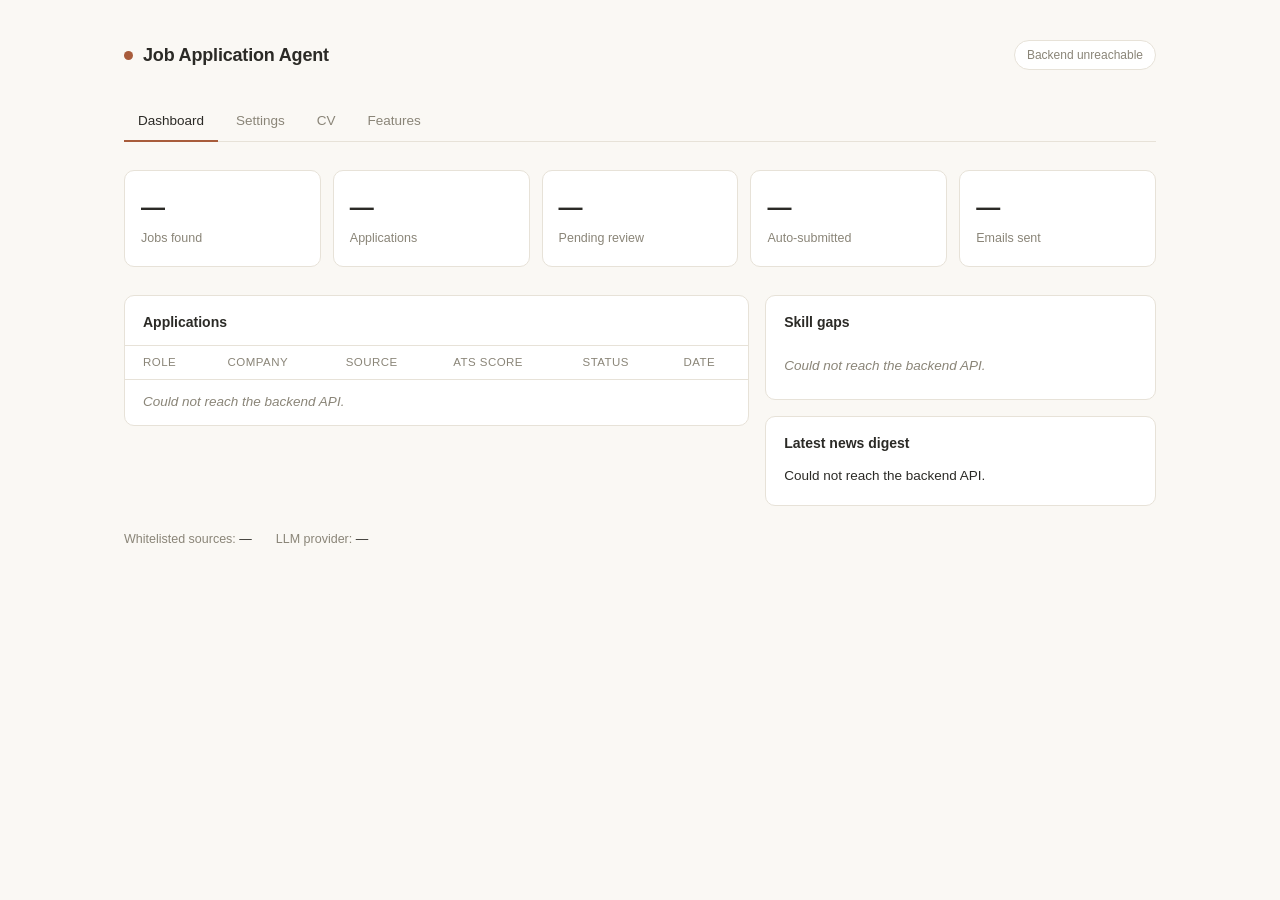
==== frontend/index.html @ 7698d87a "Add nav menu, Settings, CV upload, and Features pages to the frontend Frontend now has 4 pages linke" ====
<!DOCTYPE html>
<html lang="en">
<head>
<meta charset="UTF-8">
<meta name="viewport" content="width=device-width, initial-scale=1.0">
<title>Job Application Agent — Dashboard</title>
<link rel="stylesheet" href="style.css">
</head>
<body>
<div class="page">

  <header class="topbar">
    <div class="brand">
      <span class="brand-mark"></span>
      <h1>Job Application Agent</h1>
    </div>
    <div id="status-pill" class="pill pill-muted">checking status&hellip;</div>
  </header>

  <nav class="mainnav">
    <a href="index.html" class="navlink active">Dashboard</a>
    <a href="settings.html" class="navlink">Settings</a>
    <a href="cv.html" class="navlink">CV</a>
    <a href="features.html" class="navlink">Features</a>
  </nav>

  <section class="stats-grid" id="stats-grid">
    <div class="stat-card"><span class="stat-value" id="stat-jobs">&mdash;</span><span class="stat-label">Jobs found</span></div>
    <div class="stat-card"><span class="stat-value" id="stat-apps">&mdash;</span><span class="stat-label">Applications</span></div>
    <div class="stat-card"><span class="stat-value" id="stat-pending">&mdash;</span><span class="stat-label">Pending review</span></div>
    <div class="stat-card"><span class="stat-value" id="stat-auto">&mdash;</span><span class="stat-label">Auto-submitted</span></div>
    <div class="stat-card"><span class="stat-value" id="stat-emails">&mdash;</span><span class="stat-label">Emails sent</span></div>
  </section>

  <main class="main-grid">
    <section class="card applications-card">
      <div class="card-header">
        <h2>Applications</h2>
        <span class="card-sub" id="applications-count"></span>
      </div>
      <div class="table-wrap">
        <table id="applications-table">
          <thead>
            <tr>
              <th>Role</th>
              <th>Company</th>
              <th>Source</th>
              <th>ATS score</th>
              <th>Status</th>
              <th>Date</th>
            </tr>
          </thead>
          <tbody id="applications-body">
            <tr><td colspan="6" class="empty">Loading&hellip;</td></tr>
          </tbody>
        </table>
      </div>
    </section>

    <aside class="side-column">
      <section class="card">
        <div class="card-header"><h2>Skill gaps</h2></div>
        <ul class="skill-list" id="skill-gaps-list">
          <li class="empty">Loading&hellip;</li>
        </ul>
      </section>

      <section class="card">
        <div class="card-header"><h2>Latest news digest</h2></div>
        <div id="news-content" class="news-content">Loading&hellip;</div>
      </section>
    </aside>
  </main>

  <footer class="footer">
    <span>Whitelisted sources: <strong id="whitelist-value">&mdash;</strong></span>
    <span>LLM provider: <strong id="llm-value">&mdash;</strong></span>
  </footer>

</div>

<script src="config.js"></script>
<script src="app.js"></script>
</body>
</html>
---- frontend/style.css ----
/* Off-white, minimalist. No external fonts/assets — system font stack only,
   so this deploys as pure static files with zero dependencies. */

:root {
  --bg: #FAF8F4;
  --surface: #FFFFFF;
  --border: #E7E2D8;
  --text: #2B2A26;
  --text-muted: #8A8578;
  --accent: #A85C3B;
  --accent-soft: #F1E4DB;
  --ok: #4E7A5B;
  --ok-soft: #E4EDE3;
  --radius: 10px;
}

* { box-sizing: border-box; }

body {
  margin: 0;
  background: var(--bg);
  color: var(--text);
  font-family: -apple-system, BlinkMacSystemFont, "Segoe UI", Helvetica, Arial, sans-serif;
  font-size: 15px;
  line-height: 1.5;
  -webkit-font-smoothing: antialiased;
}

.page {
  max-width: 1080px;
  margin: 0 auto;
  padding: 40px 24px 64px;
}

/* ---- header ---- */

.topbar {
  display: flex;
  align-items: center;
  justify-content: space-between;
  margin-bottom: 32px;
}

.brand {
  display: flex;
  align-items: center;
  gap: 10px;
}

.brand-mark {
  width: 9px;
  height: 9px;
  border-radius: 50%;
  background: var(--accent);
  display: inline-block;
}

.brand h1 {
  font-size: 18px;
  font-weight: 600;
  letter-spacing: -0.01em;
  margin: 0;
}

.pill {
  font-size: 12px;
  font-weight: 500;
  padding: 5px 12px;
  border-radius: 999px;
  border: 1px solid var(--border);
  color: var(--text-muted);
  background: var(--surface);
}

.pill-muted { color: var(--text-muted); }
.pill-ok { color: var(--ok); background: var(--ok-soft); border-color: transparent; }
.pill-warn { color: var(--accent); background: var(--accent-soft); border-color: transparent; }

/* ---- nav ---- */

.mainnav {
  display: flex;
  gap: 4px;
  margin-bottom: 28px;
  border-bottom: 1px solid var(--border);
}

.navlink {
  display: inline-block;
  padding: 9px 14px;
  font-size: 13.5px;
  font-weight: 500;
  color: var(--text-muted);
  text-decoration: none;
  border-bottom: 2px solid transparent;
  margin-bottom: -1px;
}

.navlink:hover { color: var(--text); }

.navlink.active {
  color: var(--text);
  border-bottom-color: var(--accent);
}

/* ---- narrow/wide page layouts (settings, cv, features) ---- */

.narrow-main {
  display: flex;
  flex-direction: column;
  gap: 16px;
  max-width: 560px;
}

.wide-main { width: 100%; }

/* ---- stats ---- */

.stats-grid {
  display: grid;
  grid-template-columns: repeat(5, 1fr);
  gap: 12px;
  margin-bottom: 28px;
}

.stat-card {
  background: var(--surface);
  border: 1px solid var(--border);
  border-radius: var(--radius);
  padding: 18px 16px;
  display: flex;
  flex-direction: column;
  gap: 4px;
}

.stat-value {
  font-size: 24px;
  font-weight: 600;
  letter-spacing: -0.02em;
}

.stat-label {
  font-size: 12.5px;
  color: var(--text-muted);
}

/* ---- main layout ---- */

.main-grid {
  display: grid;
  grid-template-columns: 1.6fr 1fr;
  gap: 16px;
  align-items: start;
}

.side-column {
  display: flex;
  flex-direction: column;
  gap: 16px;
}

.card {
  background: var(--surface);
  border: 1px solid var(--border);
  border-radius: var(--radius);
  overflow: hidden;
}

.card-header {
  display: flex;
  align-items: baseline;
  justify-content: space-between;
  padding: 16px 18px 12px;
}

.card-header h2 {
  font-size: 14px;
  font-weight: 600;
  margin: 0;
}

.card-sub {
  font-size: 12px;
  color: var(--text-muted);
}

/* ---- applications table ---- */

.table-wrap { overflow-x: auto; }

table {
  width: 100%;
  border-collapse: collapse;
  font-size: 13.5px;
}

thead th {
  text-align: left;
  font-weight: 500;
  color: var(--text-muted);
  font-size: 11.5px;
  text-transform: uppercase;
  letter-spacing: 0.04em;
  padding: 8px 18px;
  border-top: 1px solid var(--border);
  border-bottom: 1px solid var(--border);
}

tbody td {
  padding: 12px 18px;
  border-bottom: 1px solid var(--border);
  vertical-align: middle;
}

tbody tr:last-child td { border-bottom: none; }

td.empty, li.empty {
  color: var(--text-muted);
  font-style: italic;
}

.status-tag {
  display: inline-block;
  font-size: 11.5px;
  font-weight: 500;
  padding: 3px 9px;
  border-radius: 999px;
  background: var(--accent-soft);
  color: var(--accent);
}

.status-tag.status-auto_submitted,
.status-tag.status-sent {
  background: var(--ok-soft);
  color: var(--ok);
}

.status-tag.status-pending_review,
.status-tag.status-drafted { background: #F1EEE6; color: var(--text-muted); }

.score-bar-wrap {
  display: flex;
  align-items: center;
  gap: 8px;
}

.score-bar-track {
  width: 56px;
  height: 5px;
  border-radius: 3px;
  background: #EFEBE2;
  overflow: hidden;
}

.score-bar-fill {
  height: 100%;
  background: var(--accent);
}

/* ---- skill gaps ---- */

.skill-list {
  list-style: none;
  margin: 0;
  padding: 4px 18px 16px;
}

.skill-list li {
  display: flex;
  justify-content: space-between;
  padding: 7px 0;
  border-bottom: 1px solid var(--border);
  font-size: 13.5px;
}

.skill-list li:last-child { border-bottom: none; }

.skill-count { color: var(--text-muted); font-size: 12.5px; }

/* ---- news ---- */

.news-content {
  padding: 0 18px 18px;
  font-size: 13.5px;
  color: var(--text);
  white-space: pre-wrap;
}

/* ---- footer ---- */

.footer {
  margin-top: 24px;
  display: flex;
  gap: 24px;
  font-size: 12.5px;
  color: var(--text-muted);
}

.footer strong { color: var(--text); font-weight: 500; }

/* ---- forms (settings) ---- */

.form {
  display: flex;
  flex-direction: column;
  gap: 16px;
  padding: 4px 18px 18px;
}

.form-field {
  display: flex;
  flex-direction: column;
  gap: 6px;
}

.form-field label {
  font-size: 12.5px;
  font-weight: 500;
  color: var(--text);
}

.form-field-secondary-label {
  margin-top: 6px;
}

.form-field select,
.form-field input[type="text"],
.form-field input[type="password"] {
  font-family: inherit;
  font-size: 13.5px;
  padding: 9px 11px;
  border: 1px solid var(--border);
  border-radius: 8px;
  background: var(--surface);
  color: var(--text);
}

.form-field select:focus,
.form-field input:focus {
  outline: none;
  border-color: var(--accent);
}

.field-hint {
  font-size: 12px;
  color: var(--text-muted);
  text-decoration: none;
}

a.field-hint { color: var(--accent); }

.form-actions {
  display: flex;
  align-items: center;
  gap: 12px;
}

.btn {
  font-family: inherit;
  font-size: 13.5px;
  font-weight: 500;
  padding: 9px 18px;
  border-radius: 8px;
  border: 1px solid var(--border);
  background: var(--surface);
  color: var(--text);
  cursor: pointer;
}

.btn:disabled { opacity: 0.5; cursor: not-allowed; }

.btn-primary {
  background: var(--text);
  color: var(--bg);
  border-color: var(--text);
}

.btn-primary:hover:not(:disabled) { opacity: 0.9; }

.save-message {
  font-size: 12.5px;
  color: var(--text-muted);
}

.save-success { color: var(--ok); }
.save-error { color: var(--accent); }

.note {
  margin: 0;
  padding: 0 18px 18px;
  font-size: 12.5px;
  color: var(--text-muted);
  line-height: 1.6;
}

.note code {
  background: #F1EEE6;
  padding: 1px 5px;
  border-radius: 4px;
  font-size: 12px;
}

/* ---- CV page ---- */

.cv-current {
  padding: 0 18px 18px;
  font-size: 13.5px;
}

.cv-current p { margin: 4px 0; }

.cv-preview {
  margin-top: 8px;
  padding: 12px;
  background: var(--bg);
  border: 1px solid var(--border);
  border-radius: 8px;
  font-family: inherit;
  font-size: 12.5px;
  white-space: pre-wrap;
  word-break: break-word;
  max-height: 200px;
  overflow-y: auto;
}

.upload-body {
  padding: 4px 18px 18px;
  display: flex;
  flex-direction: column;
  gap: 14px;
}

.dropzone {
  display: flex;
  align-items: center;
  justify-content: center;
  text-align: center;
  padding: 32px 16px;
  border: 1.5px dashed var(--border);
  border-radius: var(--radius);
  background: var(--bg);
  color: var(--text-muted);
  font-size: 13.5px;
  cursor: pointer;
}

.dropzone-active {
  border-color: var(--accent);
  color: var(--text);
}

/* ---- features page ---- */

.feature-grid {
  display: grid;
  grid-template-columns: repeat(3, 1fr);
  gap: 12px;
}

.feature-card {
  background: var(--surface);
  border: 1px solid var(--border);
  border-radius: var(--radius);
  padding: 18px;
}

.feature-card h3 {
  margin: 0 0 8px;
  font-size: 14px;
  font-weight: 600;
}

.feature-card p {
  margin: 0;
  font-size: 13px;
  color: var(--text-muted);
  line-height: 1.55;
}

.feature-card a { color: var(--accent); }

/* ---- responsive ---- */

@media (max-width: 860px) {
  .stats-grid { grid-template-columns: repeat(2, 1fr); }
  .main-grid { grid-template-columns: 1fr; }
  .feature-grid { grid-template-columns: repeat(2, 1fr); }
}

@media (max-width: 560px) {
  .feature-grid { grid-template-columns: 1fr; }
}
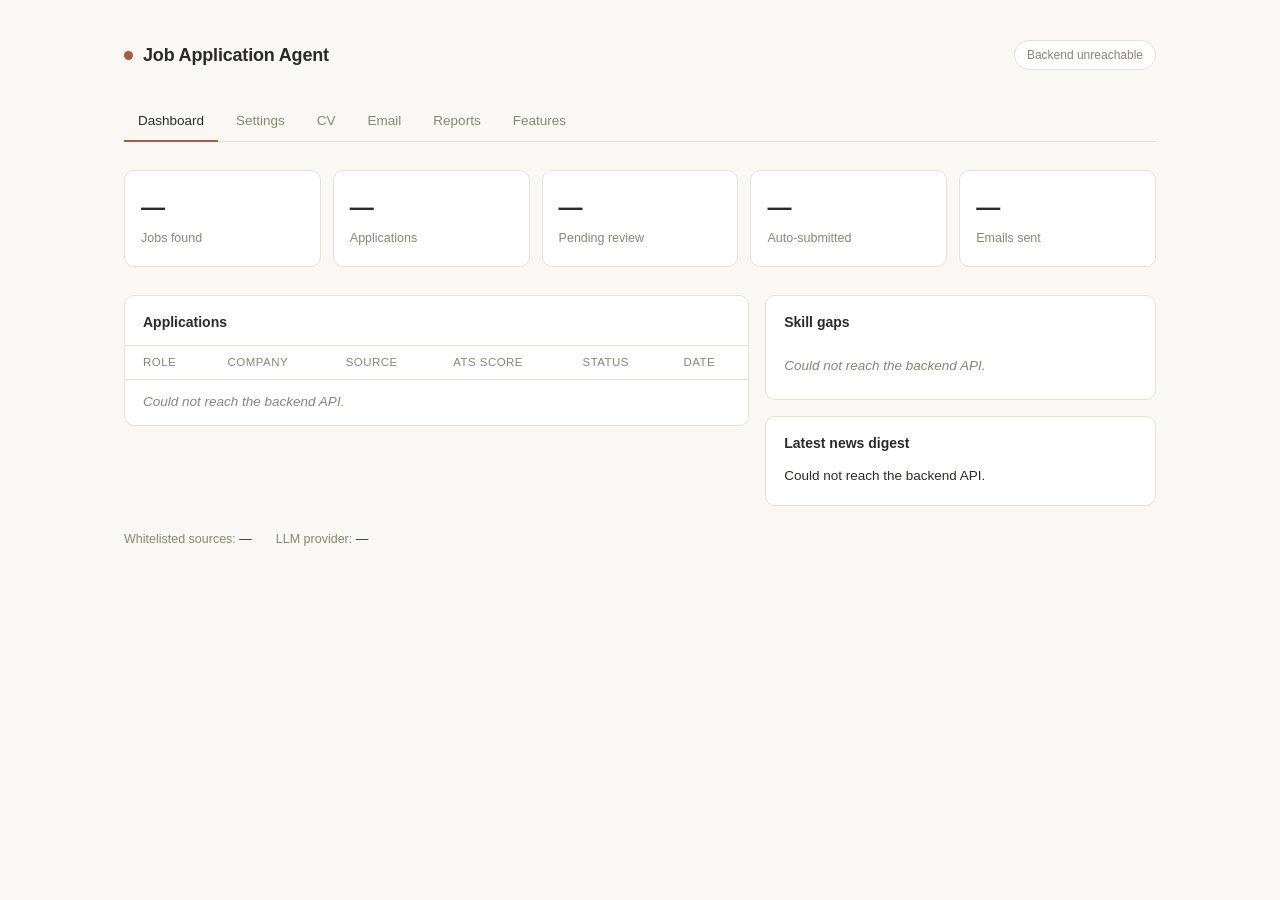
==== commit 06d647f7: "Add Email and Reports tabs, plus tailored-CV downloads on the CV page For each feature to have somew" ====
--- a/frontend/index.html
+++ b/frontend/index.html
@@ -21,6 +21,8 @@
     <a href="index.html" class="navlink active">Dashboard</a>
     <a href="settings.html" class="navlink">Settings</a>
     <a href="cv.html" class="navlink">CV</a>
+    <a href="email.html" class="navlink">Email</a>
+    <a href="reports.html" class="navlink">Reports</a>
     <a href="features.html" class="navlink">Features</a>
   </nav>
 
--- a/frontend/style.css
+++ b/frontend/style.css
@@ -325,7 +325,8 @@
 
 .form-field select,
 .form-field input[type="text"],
-.form-field input[type="password"] {
+.form-field input[type="password"],
+.form-field textarea {
   font-family: inherit;
   font-size: 13.5px;
   padding: 9px 11px;
@@ -333,10 +334,12 @@
   border-radius: 8px;
   background: var(--surface);
   color: var(--text);
+  resize: vertical;
 }
 
 .form-field select:focus,
-.form-field input:focus {
+.form-field input:focus,
+.form-field textarea:focus {
   outline: none;
   border-color: var(--accent);
 }
@@ -444,6 +447,28 @@
   cursor: pointer;
 }
 
+/* ---- reports page ---- */
+
+.reports-list {
+  padding: 4px 18px 18px;
+  display: flex;
+  flex-direction: column;
+  gap: 14px;
+}
+
+.report-item {
+  border: 1px solid var(--border);
+  border-radius: 8px;
+  padding: 12px 14px;
+}
+
+.report-item-header {
+  display: flex;
+  align-items: center;
+  gap: 8px;
+  margin-bottom: 8px;
+}
+
 .dropzone-active {
   border-color: var(--accent);
   color: var(--text);
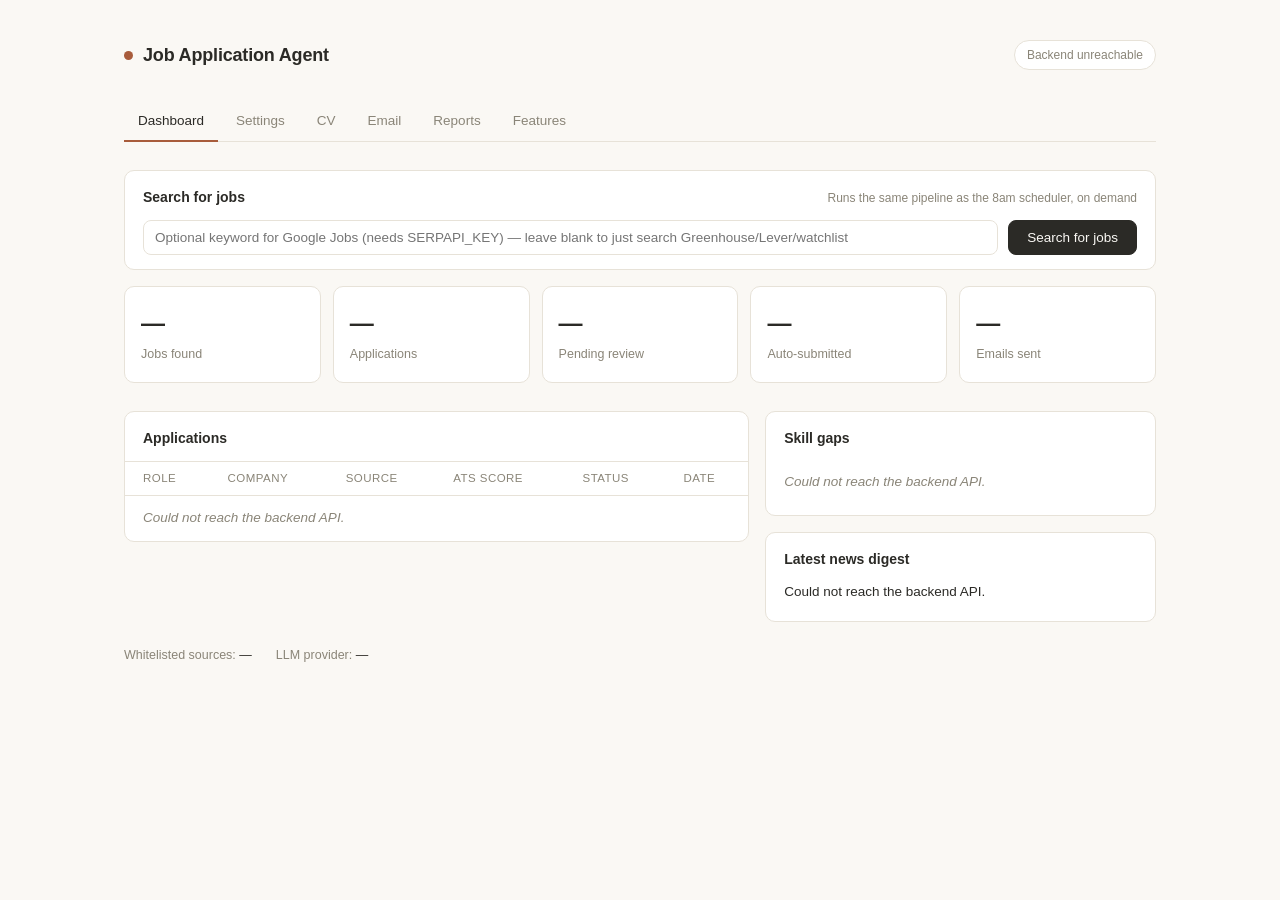
==== commit 055596d4: "Add a Search for jobs button to the Dashboard - api.py: POST /api/search/run triggers the same pipel" ====
--- a/frontend/index.html
+++ b/frontend/index.html
@@ -25,6 +25,18 @@
     <a href="reports.html" class="navlink">Reports</a>
     <a href="features.html" class="navlink">Features</a>
   </nav>
+
+  <section class="card search-card">
+    <div class="card-header">
+      <h2>Search for jobs</h2>
+      <span class="card-sub">Runs the same pipeline as the 8am scheduler, on demand</span>
+    </div>
+    <div class="search-body">
+      <input type="text" id="search-query" placeholder="Optional keyword for Google Jobs (needs SERPAPI_KEY) — leave blank to just search Greenhouse/Lever/watchlist">
+      <button type="button" id="search-btn" class="btn btn-primary">Search for jobs</button>
+    </div>
+    <p id="search-message" class="save-message search-message"></p>
+  </section>
 
   <section class="stats-grid" id="stats-grid">
     <div class="stat-card"><span class="stat-value" id="stat-jobs">&mdash;</span><span class="stat-label">Jobs found</span></div>
--- a/frontend/style.css
+++ b/frontend/style.css
@@ -114,6 +114,39 @@
 
 .wide-main { width: 100%; }
 
+/* ---- search card ---- */
+
+.search-card { margin-bottom: 16px; }
+
+.search-body {
+  display: flex;
+  gap: 10px;
+  padding: 0 18px 14px;
+}
+
+.search-body input[type="text"] {
+  flex: 1;
+  font-family: inherit;
+  font-size: 13.5px;
+  padding: 9px 11px;
+  border: 1px solid var(--border);
+  border-radius: 8px;
+  background: var(--surface);
+  color: var(--text);
+}
+
+.search-body input[type="text"]:focus {
+  outline: none;
+  border-color: var(--accent);
+}
+
+.search-message {
+  padding: 0 18px 16px;
+  margin: 0;
+}
+
+.search-message:empty { padding: 0; }
+
 /* ---- stats ---- */
 
 .stats-grid {
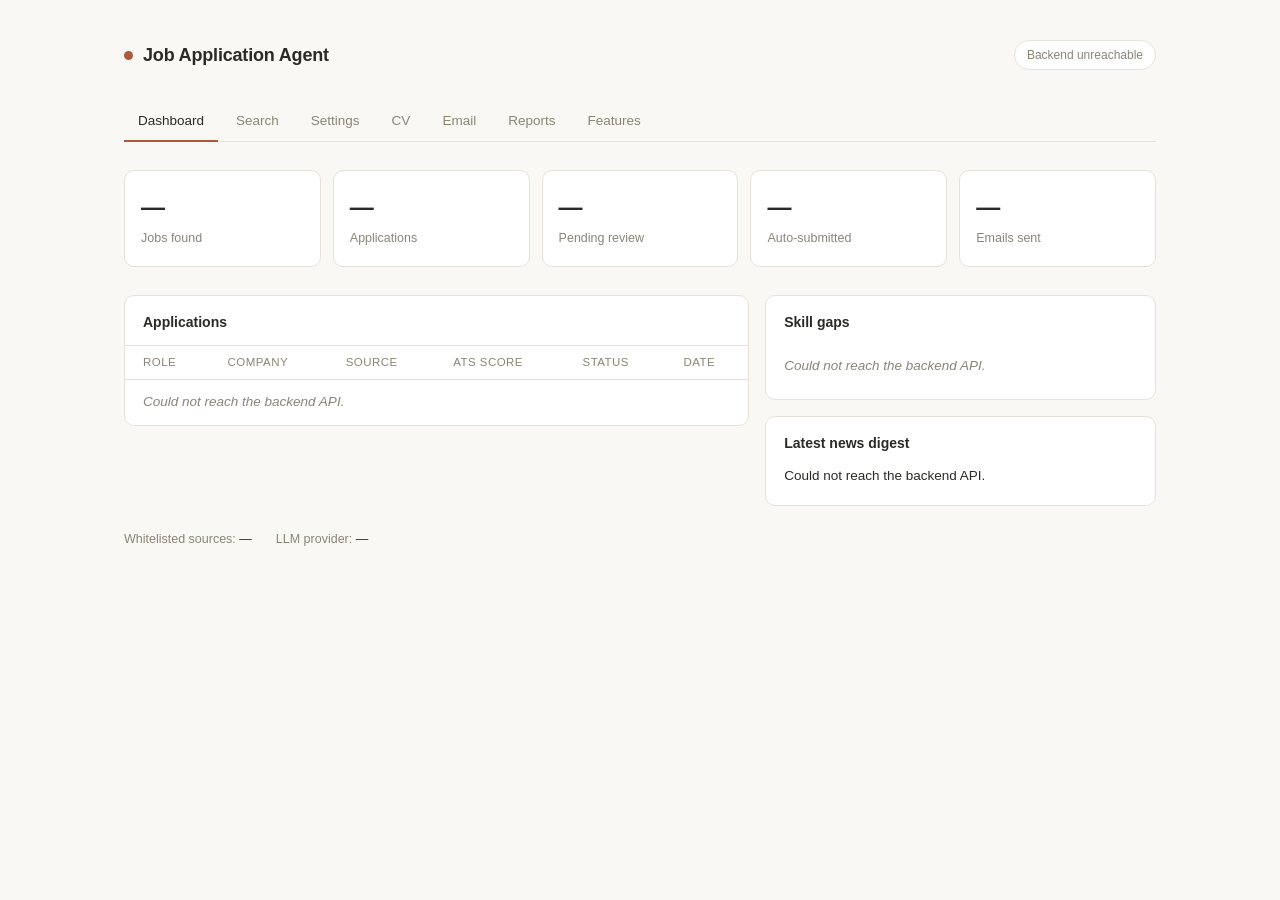
==== commit 64d7e9fc: "Add a Search tab: user-added job board links + position filter - New SearchSite DB model + agents/se" ====
--- a/frontend/index.html
+++ b/frontend/index.html
@@ -19,24 +19,13 @@
 
   <nav class="mainnav">
     <a href="index.html" class="navlink active">Dashboard</a>
+    <a href="search.html" class="navlink">Search</a>
     <a href="settings.html" class="navlink">Settings</a>
     <a href="cv.html" class="navlink">CV</a>
     <a href="email.html" class="navlink">Email</a>
     <a href="reports.html" class="navlink">Reports</a>
     <a href="features.html" class="navlink">Features</a>
   </nav>
-
-  <section class="card search-card">
-    <div class="card-header">
-      <h2>Search for jobs</h2>
-      <span class="card-sub">Runs the same pipeline as the 8am scheduler, on demand</span>
-    </div>
-    <div class="search-body">
-      <input type="text" id="search-query" placeholder="Optional keyword for Google Jobs (needs SERPAPI_KEY) — leave blank to just search Greenhouse/Lever/watchlist">
-      <button type="button" id="search-btn" class="btn btn-primary">Search for jobs</button>
-    </div>
-    <p id="search-message" class="save-message search-message"></p>
-  </section>
 
   <section class="stats-grid" id="stats-grid">
     <div class="stat-card"><span class="stat-value" id="stat-jobs">&mdash;</span><span class="stat-label">Jobs found</span></div>
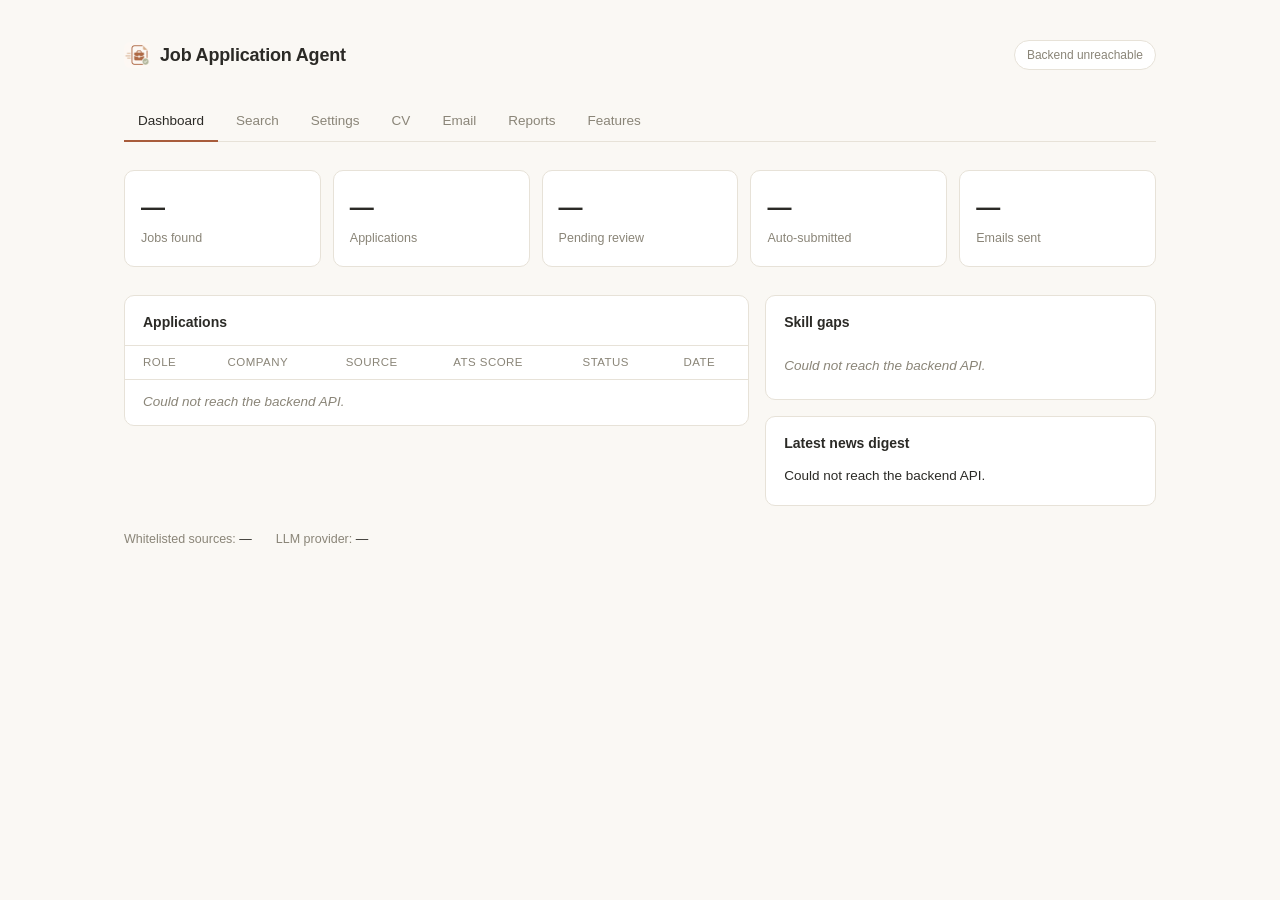
==== commit bee73def: "Add project logo Processed the provided logo image (briefcase/document mark, navy-on- cream palette " ====
--- a/frontend/index.html
+++ b/frontend/index.html
@@ -5,13 +5,15 @@
 <meta name="viewport" content="width=device-width, initial-scale=1.0">
 <title>Job Application Agent — Dashboard</title>
 <link rel="stylesheet" href="style.css">
+<link rel="icon" type="image/x-icon" href="assets/favicon.ico">
+<link rel="icon" type="image/png" sizes="32x32" href="assets/favicon-32.png">
 </head>
 <body>
 <div class="page">
 
   <header class="topbar">
     <div class="brand">
-      <span class="brand-mark"></span>
+      <img src="assets/logo-128.png" alt="" class="brand-mark">
       <h1>Job Application Agent</h1>
     </div>
     <div id="status-pill" class="pill pill-muted">checking status&hellip;</div>
--- a/frontend/style.css
+++ b/frontend/style.css
@@ -48,11 +48,11 @@
 }
 
 .brand-mark {
-  width: 9px;
-  height: 9px;
-  border-radius: 50%;
-  background: var(--accent);
-  display: inline-block;
+  width: 26px;
+  height: 26px;
+  border-radius: 6px;
+  display: block;
+  object-fit: contain;
 }
 
 .brand h1 {
@@ -109,7 +109,11 @@
   display: flex;
   flex-direction: column;
   gap: 16px;
-  max-width: 560px;
+  /* Was 560px -- cards/forms/tables here are all fluid-width already (no
+     fixed-px inputs), so this was just leaving a wide, wasted gutter on
+     anything bigger than a small laptop screen instead of using the page's
+     actual 1080px budget. */
+  max-width: 900px;
 }
 
 .wide-main { width: 100%; }
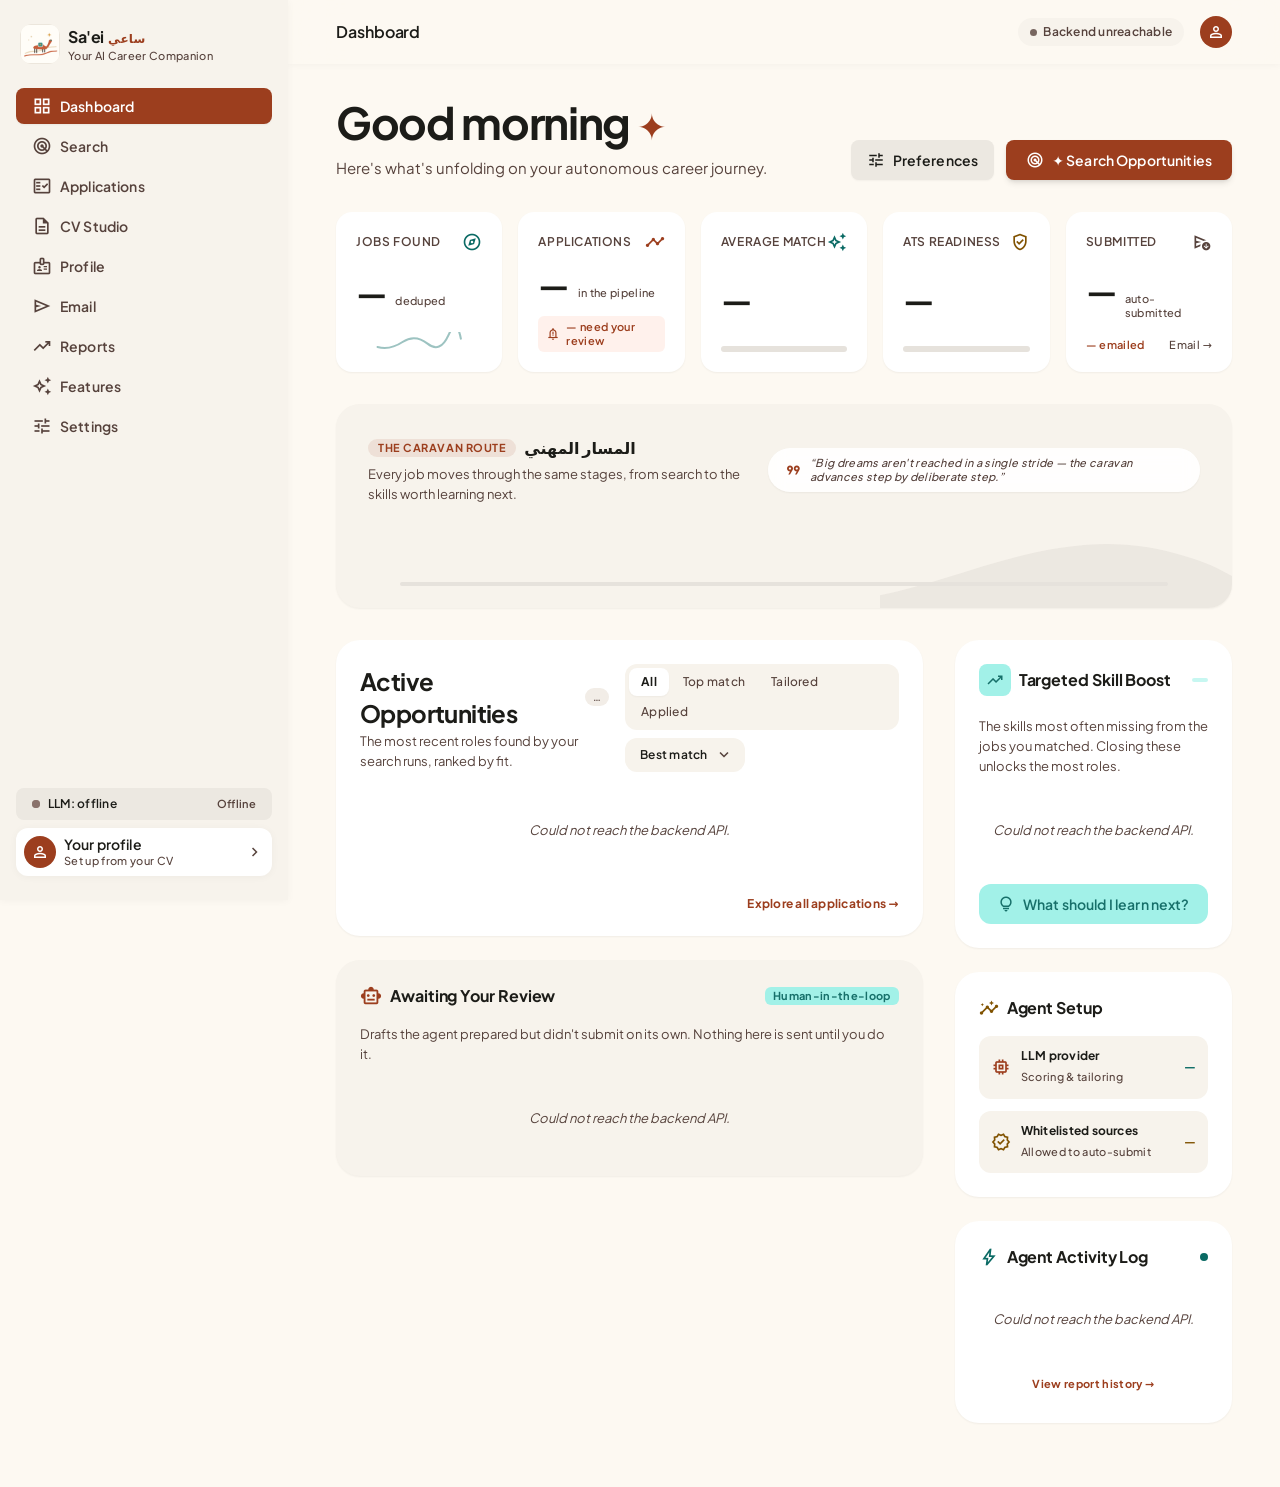
==== commit 14d07e9d: "Sa'ei dashboard redesign, requirement-level matching engine, new README Frontend: rebuild every page" ====
--- a/frontend/index.html
+++ b/frontend/index.html
@@ -3,88 +3,283 @@
 <head>
 <meta charset="UTF-8">
 <meta name="viewport" content="width=device-width, initial-scale=1.0">
-<title>Job Application Agent — Dashboard</title>
+<title>Sa'ei — Dashboard</title>
+<link rel="stylesheet" href="tailwind.css">
 <link rel="stylesheet" href="style.css">
-<link rel="icon" type="image/x-icon" href="assets/favicon.ico">
-<link rel="icon" type="image/png" sizes="32x32" href="assets/favicon-32.png">
+<link rel="icon" type="image/png" href="assets/saei-logo.png">
 </head>
-<body>
-<div class="page">
-
-  <header class="topbar">
-    <div class="brand">
-      <img src="assets/logo-128.png" alt="" class="brand-mark">
-      <h1>Job Application Agent</h1>
-    </div>
-    <div id="status-pill" class="pill pill-muted">checking status&hellip;</div>
-  </header>
-
-  <nav class="mainnav">
-    <a href="index.html" class="navlink active">Dashboard</a>
-    <a href="search.html" class="navlink">Search</a>
-    <a href="settings.html" class="navlink">Settings</a>
-    <a href="cv.html" class="navlink">CV</a>
-    <a href="email.html" class="navlink">Email</a>
-    <a href="reports.html" class="navlink">Reports</a>
-    <a href="features.html" class="navlink">Features</a>
-  </nav>
-
-  <section class="stats-grid" id="stats-grid">
-    <div class="stat-card"><span class="stat-value" id="stat-jobs">&mdash;</span><span class="stat-label">Jobs found</span></div>
-    <div class="stat-card"><span class="stat-value" id="stat-apps">&mdash;</span><span class="stat-label">Applications</span></div>
-    <div class="stat-card"><span class="stat-value" id="stat-pending">&mdash;</span><span class="stat-label">Pending review</span></div>
-    <div class="stat-card"><span class="stat-value" id="stat-auto">&mdash;</span><span class="stat-label">Auto-submitted</span></div>
-    <div class="stat-card"><span class="stat-value" id="stat-emails">&mdash;</span><span class="stat-label">Emails sent</span></div>
-  </section>
-
-  <main class="main-grid">
-    <section class="card applications-card">
-      <div class="card-header">
-        <h2>Applications</h2>
-        <span class="card-sub" id="applications-count"></span>
-      </div>
-      <div class="table-wrap">
-        <table id="applications-table">
-          <thead>
-            <tr>
-              <th>Role</th>
-              <th>Company</th>
-              <th>Source</th>
-              <th>ATS score</th>
-              <th>Status</th>
-              <th>Date</th>
-            </tr>
-          </thead>
-          <tbody id="applications-body">
-            <tr><td colspan="6" class="empty">Loading&hellip;</td></tr>
-          </tbody>
-        </table>
-      </div>
-    </section>
-
-    <aside class="side-column">
-      <section class="card">
-        <div class="card-header"><h2>Skill gaps</h2></div>
-        <ul class="skill-list" id="skill-gaps-list">
-          <li class="empty">Loading&hellip;</li>
-        </ul>
-      </section>
-
-      <section class="card">
-        <div class="card-header"><h2>Latest news digest</h2></div>
-        <div id="news-content" class="news-content">Loading&hellip;</div>
-      </section>
-    </aside>
-  </main>
-
-  <footer class="footer">
-    <span>Whitelisted sources: <strong id="whitelist-value">&mdash;</strong></span>
-    <span>LLM provider: <strong id="llm-value">&mdash;</strong></span>
-  </footer>
-
+<body data-page="dashboard">
+<main id="page">
+  <div class="flex flex-col space-y-8">
+
+    <!-- Welcome + CTAs -->
+    <div class="flex flex-col justify-between gap-4 md:flex-row md:items-end">
+      <div>
+        <h1 class="sa-page-title">
+          <span id="greeting">Welcome back</span> <span class="text-[36px] font-normal text-primary">✦</span>
+        </h1>
+        <p class="sa-page-desc">Here's what's unfolding on your autonomous career journey.</p>
+      </div>
+      <div class="flex flex-wrap items-center gap-3">
+        <a href="settings.html" class="sa-btn"><span class="ms text-[18px]">tune</span>Preferences</a>
+        <a href="search.html" class="sa-btn-primary"><span class="ms text-[18px]">radar</span>✦ Search Opportunities</a>
+      </div>
+    </div>
+
+    <!-- Stat grid -->
+    <div class="grid grid-cols-1 gap-4 sm:grid-cols-2 lg:grid-cols-5" id="stats-grid">
+      <div class="flex flex-col justify-between rounded-2xl bg-surface-container-lowest p-5 shadow-sm transition-shadow hover:shadow-md">
+        <div class="flex items-center justify-between text-on-surface-variant">
+          <span class="text-label-md uppercase tracking-wider">Jobs Found</span>
+          <span class="ms text-secondary">explore</span>
+        </div>
+        <div class="my-3 flex items-baseline gap-2">
+          <span class="text-headline-xl font-bold tracking-tight text-on-surface" id="stat-jobs">&mdash;</span>
+          <span class="text-label-sm text-on-surface-variant">deduped</span>
+        </div>
+        <svg class="h-5 w-full text-secondary/40" fill="none" viewBox="0 0 100 24" aria-hidden="true"><path d="M0 18 Q 15 22, 30 12 T 60 14 T 85 4 T 100 8" stroke="currentColor" stroke-linecap="round" stroke-width="2.5"/></svg>
+      </div>
+      <div class="flex flex-col justify-between rounded-2xl bg-surface-container-lowest p-5 shadow-sm transition-shadow hover:shadow-md">
+        <div class="flex items-center justify-between text-on-surface-variant">
+          <span class="text-label-md uppercase tracking-wider">Applications</span>
+          <span class="ms text-primary">timeline</span>
+        </div>
+        <div class="my-3 flex items-baseline gap-2">
+          <span class="text-headline-xl font-bold tracking-tight text-on-surface" id="stat-apps">&mdash;</span>
+          <span class="text-label-sm text-on-surface-variant">in the pipeline</span>
+        </div>
+        <a href="applications.html" class="flex w-fit items-center gap-1.5 rounded-md bg-primary-fixed/40 px-2 py-1 text-primary">
+          <span class="ms text-[14px]">notification_important</span>
+          <span class="text-label-sm font-semibold"><span id="stat-pending">&mdash;</span> need your review</span>
+        </a>
+      </div>
+      <div class="flex flex-col justify-between rounded-2xl bg-surface-container-lowest p-5 shadow-sm transition-shadow hover:shadow-md">
+        <div class="flex items-center justify-between text-on-surface-variant">
+          <span class="text-label-md uppercase tracking-wider">Average Match</span>
+          <span class="ms text-secondary">auto_awesome</span>
+        </div>
+        <div class="my-3 flex items-baseline gap-2">
+          <span class="text-headline-xl font-bold tracking-tight text-on-surface" id="stat-avg-match">&mdash;</span>
+          <span class="text-label-sm font-semibold text-secondary" id="stat-avg-match-sub"></span>
+        </div>
+        <div class="sa-progress"><div class="bg-secondary" id="stat-avg-match-bar" style="width:0%"></div></div>
+      </div>
+      <div class="flex flex-col justify-between rounded-2xl bg-surface-container-lowest p-5 shadow-sm transition-shadow hover:shadow-md">
+        <div class="flex items-center justify-between text-on-surface-variant">
+          <span class="text-label-md uppercase tracking-wider">ATS Readiness</span>
+          <span class="ms text-tertiary">verified_user</span>
+        </div>
+        <div class="my-3 flex items-baseline gap-2">
+          <span class="text-headline-xl font-bold tracking-tight text-on-surface" id="stat-avg-ats">&mdash;</span>
+          <span class="text-label-sm font-semibold text-secondary" id="stat-avg-ats-sub"></span>
+        </div>
+        <div class="sa-progress"><div class="bg-primary" id="stat-avg-ats-bar" style="width:0%"></div></div>
+      </div>
+      <div class="flex flex-col justify-between rounded-2xl bg-surface-container-lowest p-5 shadow-sm transition-shadow hover:shadow-md">
+        <div class="flex items-center justify-between text-on-surface-variant">
+          <span class="text-label-md uppercase tracking-wider">Submitted</span>
+          <span class="ms text-on-surface-variant">send_and_archive</span>
+        </div>
+        <div class="my-3 flex items-baseline gap-2">
+          <span class="text-headline-xl font-bold tracking-tight text-on-surface" id="stat-auto">&mdash;</span>
+          <span class="text-label-sm text-on-surface-variant">auto-submitted</span>
+        </div>
+        <div class="flex items-center justify-between text-label-sm text-on-surface-variant">
+          <span class="font-semibold text-primary"><span id="stat-emails">&mdash;</span> emailed</span>
+          <a href="email.html" class="hover:underline">Email &rarr;</a>
+        </div>
+      </div>
+    </div>
+
+    <!-- The Caravan Route -->
+    <div class="relative overflow-hidden rounded-3xl bg-surface-container-low p-6 shadow-sm md:p-8">
+      <svg class="pointer-events-none absolute -bottom-10 -right-8 h-48 w-96 text-surface-container-highest/60" fill="none" viewBox="0 0 400 150" aria-hidden="true">
+        <path d="M0 120 C100 100, 200 40, 320 80 C360 92, 385 110, 420 140 L420 150 L0 150 Z" fill="currentColor"/>
+      </svg>
+      <div class="relative z-10 mb-10 flex flex-col justify-between gap-4 lg:flex-row lg:items-center">
+        <div>
+          <div class="flex items-center gap-2">
+            <span class="sa-eyebrow">The Caravan Route</span>
+            <span class="text-headline-sm font-bold text-on-surface" lang="ar">المسار المهني</span>
+          </div>
+          <p class="mt-1 text-body-sm text-on-surface-variant">Every job moves through the same stages, from search to the skills worth learning next.</p>
+        </div>
+        <div class="inline-flex max-w-xl items-center gap-2 rounded-full bg-surface-container-lowest/90 px-4 py-2 shadow-sm backdrop-blur">
+          <span class="ms text-[18px] text-primary">format_quote</span>
+          <span class="text-label-sm italic text-on-surface-variant">“Big dreams aren't reached in a single stride — the caravan advances step by deliberate step.”</span>
+        </div>
+      </div>
+      <div class="relative z-10 py-4" id="caravan">
+        <div class="absolute left-8 right-8 top-[38px] hidden h-1 rounded-full bg-surface-container-highest md:block"></div>
+        <div class="absolute left-8 top-[38px] hidden h-1 rounded-full bg-primary transition-all duration-500 md:block" id="caravan-fill" style="width:0%"></div>
+        <div class="relative grid grid-cols-2 gap-6 md:grid-cols-6 md:gap-4" id="caravan-steps"></div>
+      </div>
+    </div>
+
+    <!-- Main grid -->
+    <div class="grid grid-cols-1 items-start gap-8 lg:grid-cols-12">
+
+      <!-- Left: opportunities + review queue -->
+      <div class="flex flex-col space-y-6 lg:col-span-8">
+        <div class="sa-card flex flex-col space-y-6">
+          <div class="flex flex-col justify-between gap-4 xl:flex-row xl:items-center">
+            <div>
+              <div class="flex items-center gap-2">
+                <h2 class="text-headline-lg font-bold tracking-tight text-on-surface">Active Opportunities</h2>
+                <span class="rounded-full bg-surface-container px-2 py-0.5 text-label-sm text-on-surface-variant" id="opps-count">&hellip;</span>
+              </div>
+              <p class="mt-0.5 text-body-sm text-on-surface-variant">The most recent roles found by your search runs, ranked by fit.</p>
+            </div>
+            <div class="flex flex-wrap items-center gap-2">
+              <div class="sa-tabs" id="opp-tabs">
+                <button type="button" class="sa-tab is-active" data-filter="all">All</button>
+                <button type="button" class="sa-tab" data-filter="top">Top match</button>
+                <button type="button" class="sa-tab" data-filter="tailored">Tailored</button>
+                <button type="button" class="sa-tab" data-filter="applied">Applied</button>
+              </div>
+              <div class="sa-select-wrap">
+                <select id="opp-sort" class="sa-select !py-2 text-label-md" aria-label="Sort by">
+                  <option value="match_score">Best match</option>
+                  <option value="ats_score">Best ATS</option>
+                  <option value="date_created">Newest</option>
+                </select>
+              </div>
+            </div>
+          </div>
+          <div class="flex flex-col space-y-3" id="applications-body">
+            <p class="sa-empty">Loading&hellip;</p>
+          </div>
+          <div class="flex items-center justify-between pt-2 text-on-surface-variant">
+            <span class="text-label-sm" id="opps-footer"></span>
+            <a class="flex items-center gap-1 text-label-md font-bold text-primary hover:underline" href="applications.html">
+              Explore all applications &rarr;
+            </a>
+          </div>
+        </div>
+
+        <!-- Review queue: real pending_review drafts -->
+        <div class="sa-card-muted flex flex-col space-y-4">
+          <div class="flex flex-wrap items-center justify-between gap-2">
+            <div class="flex items-center gap-2">
+              <span class="ms text-[22px] text-primary">smart_toy</span>
+              <h3 class="sa-card-title">Awaiting Your Review</h3>
+            </div>
+            <span class="sa-chip-teal" id="review-mode-chip">Human-in-the-loop</span>
+          </div>
+          <p class="text-body-sm text-on-surface-variant" id="review-queue-desc">
+            Drafts the agent prepared but didn't submit on its own. Nothing here is sent until you do it.
+          </p>
+          <div class="grid grid-cols-1 gap-4 pt-1 md:grid-cols-2" id="review-queue">
+            <p class="sa-empty md:col-span-2">Loading&hellip;</p>
+          </div>
+        </div>
+      </div>
+
+      <!-- Right column -->
+      <div class="flex flex-col space-y-6 lg:col-span-4">
+        <div class="sa-card flex flex-col space-y-5">
+          <div class="flex items-center justify-between">
+            <div class="flex items-center gap-2">
+              <div class="flex h-8 w-8 items-center justify-center rounded-lg bg-secondary-container text-on-secondary-container">
+                <span class="ms text-[18px]">trending_up</span>
+              </div>
+              <h3 class="sa-card-title">Targeted Skill Boost</h3>
+            </div>
+            <span class="rounded-full bg-secondary-container/60 px-2 py-0.5 text-label-sm font-bold text-secondary" id="gaps-chip"></span>
+          </div>
+          <p class="text-body-sm text-on-surface-variant">The skills most often missing from the jobs you matched. Closing these unlocks the most roles.</p>
+          <div class="flex flex-col space-y-4" id="skill-boost">
+            <p class="sa-empty">Loading&hellip;</p>
+          </div>
+          <a href="reports.html" class="sa-btn-secondary w-full rounded-xl">
+            <span class="ms text-[18px]">lightbulb</span>What should I learn next?
+          </a>
+        </div>
+
+        <div class="sa-card flex flex-col space-y-4">
+          <div class="flex items-center gap-2">
+            <span class="ms text-tertiary">insights</span>
+            <h3 class="sa-card-title">Agent Setup</h3>
+          </div>
+          <div class="space-y-3">
+            <div class="flex items-center justify-between rounded-xl bg-surface-container-low p-3">
+              <div class="flex items-center gap-2.5">
+                <span class="ms text-primary">memory</span>
+                <div>
+                  <span class="block text-label-md font-bold text-on-surface">LLM provider</span>
+                  <span class="text-label-sm text-on-surface-variant">Scoring &amp; tailoring</span>
+                </div>
+              </div>
+              <span class="text-label-md font-bold text-secondary" id="llm-value">&mdash;</span>
+            </div>
+            <div class="flex items-center justify-between gap-3 rounded-xl bg-surface-container-low p-3">
+              <div class="flex items-center gap-2.5">
+                <span class="ms text-tertiary">verified</span>
+                <div>
+                  <span class="block text-label-md font-bold text-on-surface">Whitelisted sources</span>
+                  <span class="text-label-sm text-on-surface-variant">Allowed to auto-submit</span>
+                </div>
+              </div>
+              <span class="text-right text-label-md font-bold text-tertiary" id="whitelist-value">&mdash;</span>
+            </div>
+          </div>
+        </div>
+
+        <div class="sa-card flex flex-col space-y-4">
+          <div class="flex items-center justify-between">
+            <div class="flex items-center gap-2">
+              <span class="ms text-secondary">bolt</span>
+              <h3 class="sa-card-title">Agent Activity Log</h3>
+            </div>
+            <span class="h-2 w-2 animate-ping rounded-full bg-secondary"></span>
+          </div>
+          <div class="space-y-3" id="activity-log">
+            <p class="sa-empty">Loading&hellip;</p>
+          </div>
+          <a href="reports.html" class="w-full py-2 text-center text-label-sm font-bold text-primary hover:underline">View report history &rarr;</a>
+        </div>
+      </div>
+    </div>
+  </div>
+</main>
+
+<div class="modal-overlay" id="why-modal" hidden>
+  <div class="modal" role="dialog" aria-modal="true" aria-labelledby="why-modal-title">
+    <div class="modal-header">
+      <div class="modal-header-main">
+        <span class="modal-score-value" id="why-score-value">&mdash;</span>
+        <span class="rating-badge" id="why-rating-badge"></span>
+        <span class="modal-score-label" id="why-modal-title">ATS score breakdown</span>
+      </div>
+      <button type="button" class="modal-close" id="why-modal-close" aria-label="Close">&times;</button>
+    </div>
+    <div class="modal-tabs">
+      <button type="button" class="modal-tab active" data-tab="original">Original CV</button>
+      <button type="button" class="modal-tab" data-tab="tailored">Tailored CV</button>
+    </div>
+    <div class="modal-body">
+      <div class="modal-split">
+        <div id="why-doc-pane"></div>
+        <div>
+          <div class="score-pillars" id="why-pillars"></div>
+          <div class="keyword-section">
+            <div class="keyword-section-title">Matched keywords</div>
+            <div class="keyword-chips" id="why-matched-chips"></div>
+          </div>
+          <div class="keyword-section">
+            <div class="keyword-section-title">Missing keywords</div>
+            <div class="keyword-chips" id="why-missing-chips"></div>
+          </div>
+        </div>
+      </div>
+    </div>
+  </div>
 </div>
 
+<script src="shell.js"></script>
 <script src="config.js"></script>
+<script src="why-modal.js"></script>
+<script src="ui.js"></script>
 <script src="app.js"></script>
 </body>
 </html>
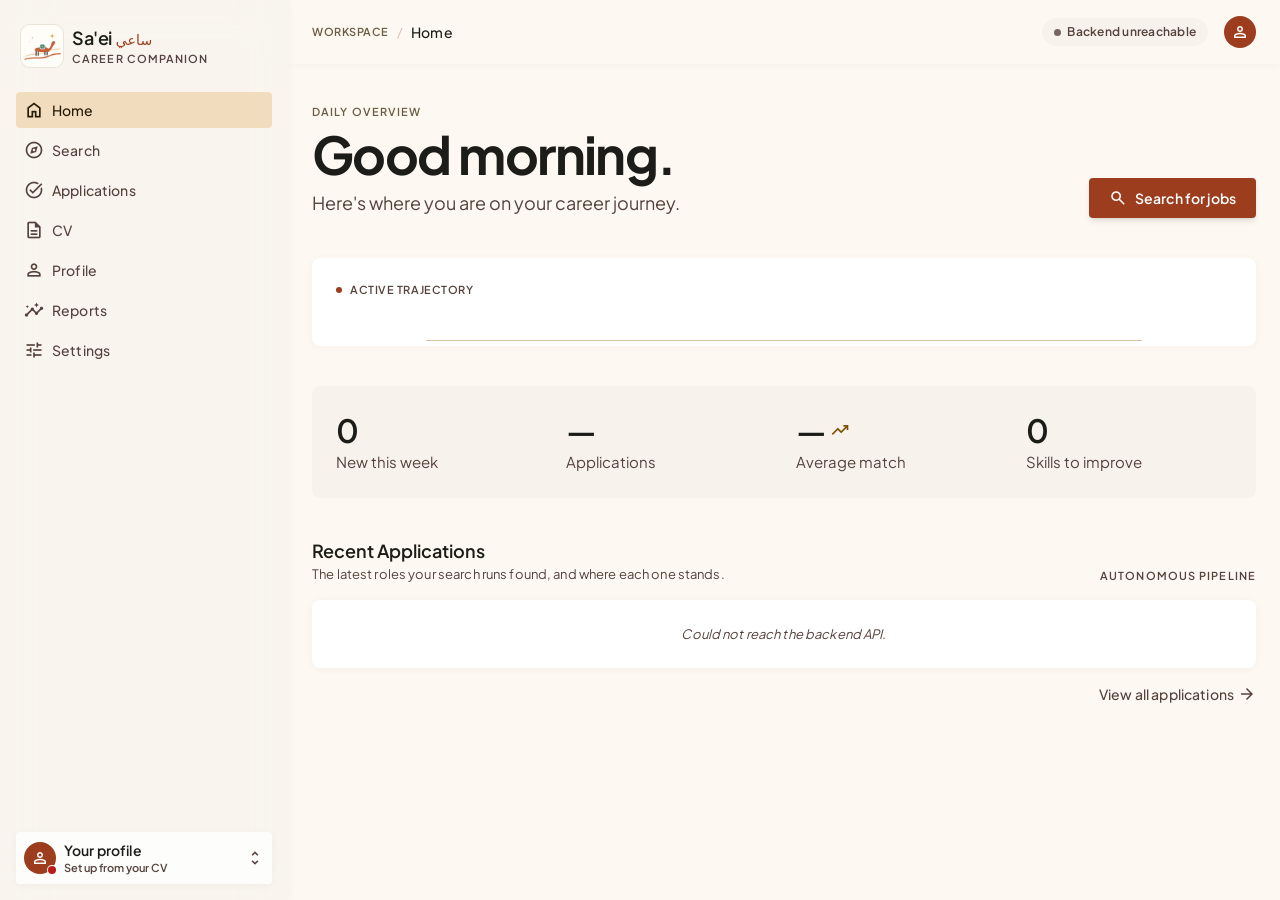
==== commit 6c6baf88: "Rebuild the dashboard on the 2026-09-24 Sa'ei Stitch design Seven pages (Home, Search, Applications," ====
--- a/frontend/index.html
+++ b/frontend/index.html
@@ -3,282 +3,88 @@
 <head>
 <meta charset="UTF-8">
 <meta name="viewport" content="width=device-width, initial-scale=1.0">
-<title>Sa'ei — Dashboard</title>
+<title>Sa'ei — Home</title>
 <link rel="stylesheet" href="tailwind.css">
 <link rel="stylesheet" href="style.css">
 <link rel="icon" type="image/png" href="assets/saei-logo.png">
 </head>
 <body data-page="dashboard">
 <main id="page">
-  <div class="flex flex-col space-y-8">
+  <div class="flex flex-col">
 
-    <!-- Welcome + CTAs -->
-    <div class="flex flex-col justify-between gap-4 md:flex-row md:items-end">
-      <div>
-        <h1 class="sa-page-title">
-          <span id="greeting">Welcome back</span> <span class="text-[36px] font-normal text-primary">✦</span>
-        </h1>
-        <p class="sa-page-desc">Here's what's unfolding on your autonomous career journey.</p>
+    <div class="mb-space-xl flex flex-col justify-between gap-space-lg md:flex-row md:items-end">
+      <div class="flex flex-col">
+        <span class="sa-eyebrow mb-space-xs">Daily overview</span>
+        <h1 class="sa-page-title"><span id="greeting">Welcome back.</span></h1>
+        <p class="mt-space-xs text-body-lg text-on-surface-variant">Here's where you are on your career journey.</p>
       </div>
-      <div class="flex flex-wrap items-center gap-3">
-        <a href="settings.html" class="sa-btn"><span class="ms text-[18px]">tune</span>Preferences</a>
-        <a href="search.html" class="sa-btn-primary"><span class="ms text-[18px]">radar</span>✦ Search Opportunities</a>
-      </div>
+      <a href="search.html" class="sa-btn-primary self-start md:self-auto"><span class="ms text-[18px]">search</span>Search for jobs</a>
     </div>
 
-    <!-- Stat grid -->
-    <div class="grid grid-cols-1 gap-4 sm:grid-cols-2 lg:grid-cols-5" id="stats-grid">
-      <div class="flex flex-col justify-between rounded-2xl bg-surface-container-lowest p-5 shadow-sm transition-shadow hover:shadow-md">
-        <div class="flex items-center justify-between text-on-surface-variant">
-          <span class="text-label-md uppercase tracking-wider">Jobs Found</span>
-          <span class="ms text-secondary">explore</span>
+    <!-- Active trajectory -->
+    <section class="sa-card mb-space-xl">
+      <div class="mb-space-lg flex items-center justify-between">
+        <span class="flex items-center gap-2 text-label-sm uppercase tracking-wider text-on-surface-variant">
+          <span class="h-1.5 w-1.5 rounded-full bg-primary"></span>Active trajectory
+        </span>
+        <span class="text-label-md text-on-surface-variant" id="trajectory-stage"></span>
+      </div>
+      <div class="relative px-space-md">
+        <div class="absolute left-[10%] right-[10%] top-[18px] h-px bg-secondary-fixed-dim"></div>
+        <div class="relative grid grid-cols-5" id="trajectory"></div>
+      </div>
+    </section>
+
+    <!-- Stats band -->
+    <section class="mb-space-xl grid grid-cols-4 gap-space-lg rounded-xl bg-surface-container-low px-space-lg py-space-lg" id="stats-grid">
+      <div>
+        <span class="text-headline-lg text-on-surface" id="stat-new">&mdash;</span>
+        <p class="text-body-md text-on-surface-variant">New this week</p>
+      </div>
+      <div>
+        <span class="text-headline-lg text-on-surface" id="stat-apps">&mdash;</span>
+        <p class="text-body-md text-on-surface-variant">Applications</p>
+      </div>
+      <div>
+        <span class="flex items-center gap-1 text-headline-lg text-on-surface"><span id="stat-avg-match">&mdash;</span><span class="ms text-[20px] text-tertiary">trending_up</span></span>
+        <p class="text-body-md text-on-surface-variant">Average match</p>
+      </div>
+      <div>
+        <span class="text-headline-lg text-on-surface" id="stat-gaps">&mdash;</span>
+        <p class="text-body-md text-on-surface-variant">Skills to improve</p>
+      </div>
+    </section>
+
+    <!-- Recent applications -->
+    <section class="mb-space-lg">
+      <div class="mb-space-md flex items-end justify-between">
+        <div>
+          <h2 class="text-headline-sm text-on-surface">Recent Applications</h2>
+          <p class="text-body-sm text-on-surface-variant">The latest roles your search runs found, and where each one stands.</p>
         </div>
-        <div class="my-3 flex items-baseline gap-2">
-          <span class="text-headline-xl font-bold tracking-tight text-on-surface" id="stat-jobs">&mdash;</span>
-          <span class="text-label-sm text-on-surface-variant">deduped</span>
-        </div>
-        <svg class="h-5 w-full text-secondary/40" fill="none" viewBox="0 0 100 24" aria-hidden="true"><path d="M0 18 Q 15 22, 30 12 T 60 14 T 85 4 T 100 8" stroke="currentColor" stroke-linecap="round" stroke-width="2.5"/></svg>
+        <span class="text-label-sm uppercase tracking-widest text-on-surface-variant">Autonomous pipeline</span>
       </div>
-      <div class="flex flex-col justify-between rounded-2xl bg-surface-container-lowest p-5 shadow-sm transition-shadow hover:shadow-md">
-        <div class="flex items-center justify-between text-on-surface-variant">
-          <span class="text-label-md uppercase tracking-wider">Applications</span>
-          <span class="ms text-primary">timeline</span>
-        </div>
-        <div class="my-3 flex items-baseline gap-2">
-          <span class="text-headline-xl font-bold tracking-tight text-on-surface" id="stat-apps">&mdash;</span>
-          <span class="text-label-sm text-on-surface-variant">in the pipeline</span>
-        </div>
-        <a href="applications.html" class="flex w-fit items-center gap-1.5 rounded-md bg-primary-fixed/40 px-2 py-1 text-primary">
-          <span class="ms text-[14px]">notification_important</span>
-          <span class="text-label-sm font-semibold"><span id="stat-pending">&mdash;</span> need your review</span>
-        </a>
+      <div class="sa-list" id="recent-apps">
+        <p class="sa-empty">Loading&hellip;</p>
       </div>
-      <div class="flex flex-col justify-between rounded-2xl bg-surface-container-lowest p-5 shadow-sm transition-shadow hover:shadow-md">
-        <div class="flex items-center justify-between text-on-surface-variant">
-          <span class="text-label-md uppercase tracking-wider">Average Match</span>
-          <span class="ms text-secondary">auto_awesome</span>
-        </div>
-        <div class="my-3 flex items-baseline gap-2">
-          <span class="text-headline-xl font-bold tracking-tight text-on-surface" id="stat-avg-match">&mdash;</span>
-          <span class="text-label-sm font-semibold text-secondary" id="stat-avg-match-sub"></span>
-        </div>
-        <div class="sa-progress"><div class="bg-secondary" id="stat-avg-match-bar" style="width:0%"></div></div>
+      <div class="mt-space-md flex justify-end">
+        <a href="applications.html" class="flex items-center gap-1 text-label-md text-on-surface-variant hover:text-primary">View all applications <span class="ms text-[18px]">arrow_forward</span></a>
       </div>
-      <div class="flex flex-col justify-between rounded-2xl bg-surface-container-lowest p-5 shadow-sm transition-shadow hover:shadow-md">
-        <div class="flex items-center justify-between text-on-surface-variant">
-          <span class="text-label-md uppercase tracking-wider">ATS Readiness</span>
-          <span class="ms text-tertiary">verified_user</span>
-        </div>
-        <div class="my-3 flex items-baseline gap-2">
-          <span class="text-headline-xl font-bold tracking-tight text-on-surface" id="stat-avg-ats">&mdash;</span>
-          <span class="text-label-sm font-semibold text-secondary" id="stat-avg-ats-sub"></span>
-        </div>
-        <div class="sa-progress"><div class="bg-primary" id="stat-avg-ats-bar" style="width:0%"></div></div>
-      </div>
-      <div class="flex flex-col justify-between rounded-2xl bg-surface-container-lowest p-5 shadow-sm transition-shadow hover:shadow-md">
-        <div class="flex items-center justify-between text-on-surface-variant">
-          <span class="text-label-md uppercase tracking-wider">Submitted</span>
-          <span class="ms text-on-surface-variant">send_and_archive</span>
-        </div>
-        <div class="my-3 flex items-baseline gap-2">
-          <span class="text-headline-xl font-bold tracking-tight text-on-surface" id="stat-auto">&mdash;</span>
-          <span class="text-label-sm text-on-surface-variant">auto-submitted</span>
-        </div>
-        <div class="flex items-center justify-between text-label-sm text-on-surface-variant">
-          <span class="font-semibold text-primary"><span id="stat-emails">&mdash;</span> emailed</span>
-          <a href="email.html" class="hover:underline">Email &rarr;</a>
-        </div>
-      </div>
-    </div>
+    </section>
 
-    <!-- The Caravan Route -->
-    <div class="relative overflow-hidden rounded-3xl bg-surface-container-low p-6 shadow-sm md:p-8">
-      <svg class="pointer-events-none absolute -bottom-10 -right-8 h-48 w-96 text-surface-container-highest/60" fill="none" viewBox="0 0 400 150" aria-hidden="true">
-        <path d="M0 120 C100 100, 200 40, 320 80 C360 92, 385 110, 420 140 L420 150 L0 150 Z" fill="currentColor"/>
-      </svg>
-      <div class="relative z-10 mb-10 flex flex-col justify-between gap-4 lg:flex-row lg:items-center">
-        <div>
-          <div class="flex items-center gap-2">
-            <span class="sa-eyebrow">The Caravan Route</span>
-            <span class="text-headline-sm font-bold text-on-surface" lang="ar">المسار المهني</span>
-          </div>
-          <p class="mt-1 text-body-sm text-on-surface-variant">Every job moves through the same stages, from search to the skills worth learning next.</p>
-        </div>
-        <div class="inline-flex max-w-xl items-center gap-2 rounded-full bg-surface-container-lowest/90 px-4 py-2 shadow-sm backdrop-blur">
-          <span class="ms text-[18px] text-primary">format_quote</span>
-          <span class="text-label-sm italic text-on-surface-variant">“Big dreams aren't reached in a single stride — the caravan advances step by deliberate step.”</span>
-        </div>
-      </div>
-      <div class="relative z-10 py-4" id="caravan">
-        <div class="absolute left-8 right-8 top-[38px] hidden h-1 rounded-full bg-surface-container-highest md:block"></div>
-        <div class="absolute left-8 top-[38px] hidden h-1 rounded-full bg-primary transition-all duration-500 md:block" id="caravan-fill" style="width:0%"></div>
-        <div class="relative grid grid-cols-2 gap-6 md:grid-cols-6 md:gap-4" id="caravan-steps"></div>
-      </div>
-    </div>
-
-    <!-- Main grid -->
-    <div class="grid grid-cols-1 items-start gap-8 lg:grid-cols-12">
-
-      <!-- Left: opportunities + review queue -->
-      <div class="flex flex-col space-y-6 lg:col-span-8">
-        <div class="sa-card flex flex-col space-y-6">
-          <div class="flex flex-col justify-between gap-4 xl:flex-row xl:items-center">
-            <div>
-              <div class="flex items-center gap-2">
-                <h2 class="text-headline-lg font-bold tracking-tight text-on-surface">Active Opportunities</h2>
-                <span class="rounded-full bg-surface-container px-2 py-0.5 text-label-sm text-on-surface-variant" id="opps-count">&hellip;</span>
-              </div>
-              <p class="mt-0.5 text-body-sm text-on-surface-variant">The most recent roles found by your search runs, ranked by fit.</p>
-            </div>
-            <div class="flex flex-wrap items-center gap-2">
-              <div class="sa-tabs" id="opp-tabs">
-                <button type="button" class="sa-tab is-active" data-filter="all">All</button>
-                <button type="button" class="sa-tab" data-filter="top">Top match</button>
-                <button type="button" class="sa-tab" data-filter="tailored">Tailored</button>
-                <button type="button" class="sa-tab" data-filter="applied">Applied</button>
-              </div>
-              <div class="sa-select-wrap">
-                <select id="opp-sort" class="sa-select !py-2 text-label-md" aria-label="Sort by">
-                  <option value="match_score">Best match</option>
-                  <option value="ats_score">Best ATS</option>
-                  <option value="date_created">Newest</option>
-                </select>
-              </div>
-            </div>
-          </div>
-          <div class="flex flex-col space-y-3" id="applications-body">
-            <p class="sa-empty">Loading&hellip;</p>
-          </div>
-          <div class="flex items-center justify-between pt-2 text-on-surface-variant">
-            <span class="text-label-sm" id="opps-footer"></span>
-            <a class="flex items-center gap-1 text-label-md font-bold text-primary hover:underline" href="applications.html">
-              Explore all applications &rarr;
-            </a>
-          </div>
-        </div>
-
-        <!-- Review queue: real pending_review drafts -->
-        <div class="sa-card-muted flex flex-col space-y-4">
-          <div class="flex flex-wrap items-center justify-between gap-2">
-            <div class="flex items-center gap-2">
-              <span class="ms text-[22px] text-primary">smart_toy</span>
-              <h3 class="sa-card-title">Awaiting Your Review</h3>
-            </div>
-            <span class="sa-chip-teal" id="review-mode-chip">Human-in-the-loop</span>
-          </div>
-          <p class="text-body-sm text-on-surface-variant" id="review-queue-desc">
-            Drafts the agent prepared but didn't submit on its own. Nothing here is sent until you do it.
-          </p>
-          <div class="grid grid-cols-1 gap-4 pt-1 md:grid-cols-2" id="review-queue">
-            <p class="sa-empty md:col-span-2">Loading&hellip;</p>
-          </div>
-        </div>
-      </div>
-
-      <!-- Right column -->
-      <div class="flex flex-col space-y-6 lg:col-span-4">
-        <div class="sa-card flex flex-col space-y-5">
-          <div class="flex items-center justify-between">
-            <div class="flex items-center gap-2">
-              <div class="flex h-8 w-8 items-center justify-center rounded-lg bg-secondary-container text-on-secondary-container">
-                <span class="ms text-[18px]">trending_up</span>
-              </div>
-              <h3 class="sa-card-title">Targeted Skill Boost</h3>
-            </div>
-            <span class="rounded-full bg-secondary-container/60 px-2 py-0.5 text-label-sm font-bold text-secondary" id="gaps-chip"></span>
-          </div>
-          <p class="text-body-sm text-on-surface-variant">The skills most often missing from the jobs you matched. Closing these unlocks the most roles.</p>
-          <div class="flex flex-col space-y-4" id="skill-boost">
-            <p class="sa-empty">Loading&hellip;</p>
-          </div>
-          <a href="reports.html" class="sa-btn-secondary w-full rounded-xl">
-            <span class="ms text-[18px]">lightbulb</span>What should I learn next?
-          </a>
-        </div>
-
-        <div class="sa-card flex flex-col space-y-4">
-          <div class="flex items-center gap-2">
-            <span class="ms text-tertiary">insights</span>
-            <h3 class="sa-card-title">Agent Setup</h3>
-          </div>
-          <div class="space-y-3">
-            <div class="flex items-center justify-between rounded-xl bg-surface-container-low p-3">
-              <div class="flex items-center gap-2.5">
-                <span class="ms text-primary">memory</span>
-                <div>
-                  <span class="block text-label-md font-bold text-on-surface">LLM provider</span>
-                  <span class="text-label-sm text-on-surface-variant">Scoring &amp; tailoring</span>
-                </div>
-              </div>
-              <span class="text-label-md font-bold text-secondary" id="llm-value">&mdash;</span>
-            </div>
-            <div class="flex items-center justify-between gap-3 rounded-xl bg-surface-container-low p-3">
-              <div class="flex items-center gap-2.5">
-                <span class="ms text-tertiary">verified</span>
-                <div>
-                  <span class="block text-label-md font-bold text-on-surface">Whitelisted sources</span>
-                  <span class="text-label-sm text-on-surface-variant">Allowed to auto-submit</span>
-                </div>
-              </div>
-              <span class="text-right text-label-md font-bold text-tertiary" id="whitelist-value">&mdash;</span>
-            </div>
-          </div>
-        </div>
-
-        <div class="sa-card flex flex-col space-y-4">
-          <div class="flex items-center justify-between">
-            <div class="flex items-center gap-2">
-              <span class="ms text-secondary">bolt</span>
-              <h3 class="sa-card-title">Agent Activity Log</h3>
-            </div>
-            <span class="h-2 w-2 animate-ping rounded-full bg-secondary"></span>
-          </div>
-          <div class="space-y-3" id="activity-log">
-            <p class="sa-empty">Loading&hellip;</p>
-          </div>
-          <a href="reports.html" class="w-full py-2 text-center text-label-sm font-bold text-primary hover:underline">View report history &rarr;</a>
-        </div>
-      </div>
+    <!-- Insight -->
+    <div class="hidden items-center justify-between gap-space-md rounded-xl bg-surface-container-low px-space-lg py-space-md" id="insight">
+      <p class="flex items-center gap-2 text-body-md text-on-surface-variant">
+        <span class="ms text-[20px] text-tertiary">lightbulb</span>
+        <span><span class="text-tertiary">Sa'ei noticed:</span> <span class="text-on-surface" id="insight-text"></span></span>
+      </p>
+      <a href="reports.html" class="flex items-center gap-1 whitespace-nowrap text-label-md text-primary hover:underline">See skill gaps <span class="ms text-[18px]">arrow_forward</span></a>
     </div>
   </div>
 </main>
 
-<div class="modal-overlay" id="why-modal" hidden>
-  <div class="modal" role="dialog" aria-modal="true" aria-labelledby="why-modal-title">
-    <div class="modal-header">
-      <div class="modal-header-main">
-        <span class="modal-score-value" id="why-score-value">&mdash;</span>
-        <span class="rating-badge" id="why-rating-badge"></span>
-        <span class="modal-score-label" id="why-modal-title">ATS score breakdown</span>
-      </div>
-      <button type="button" class="modal-close" id="why-modal-close" aria-label="Close">&times;</button>
-    </div>
-    <div class="modal-tabs">
-      <button type="button" class="modal-tab active" data-tab="original">Original CV</button>
-      <button type="button" class="modal-tab" data-tab="tailored">Tailored CV</button>
-    </div>
-    <div class="modal-body">
-      <div class="modal-split">
-        <div id="why-doc-pane"></div>
-        <div>
-          <div class="score-pillars" id="why-pillars"></div>
-          <div class="keyword-section">
-            <div class="keyword-section-title">Matched keywords</div>
-            <div class="keyword-chips" id="why-matched-chips"></div>
-          </div>
-          <div class="keyword-section">
-            <div class="keyword-section-title">Missing keywords</div>
-            <div class="keyword-chips" id="why-missing-chips"></div>
-          </div>
-        </div>
-      </div>
-    </div>
-  </div>
-</div>
-
 <script src="shell.js"></script>
 <script src="config.js"></script>
-<script src="why-modal.js"></script>
 <script src="ui.js"></script>
 <script src="app.js"></script>
 </body>
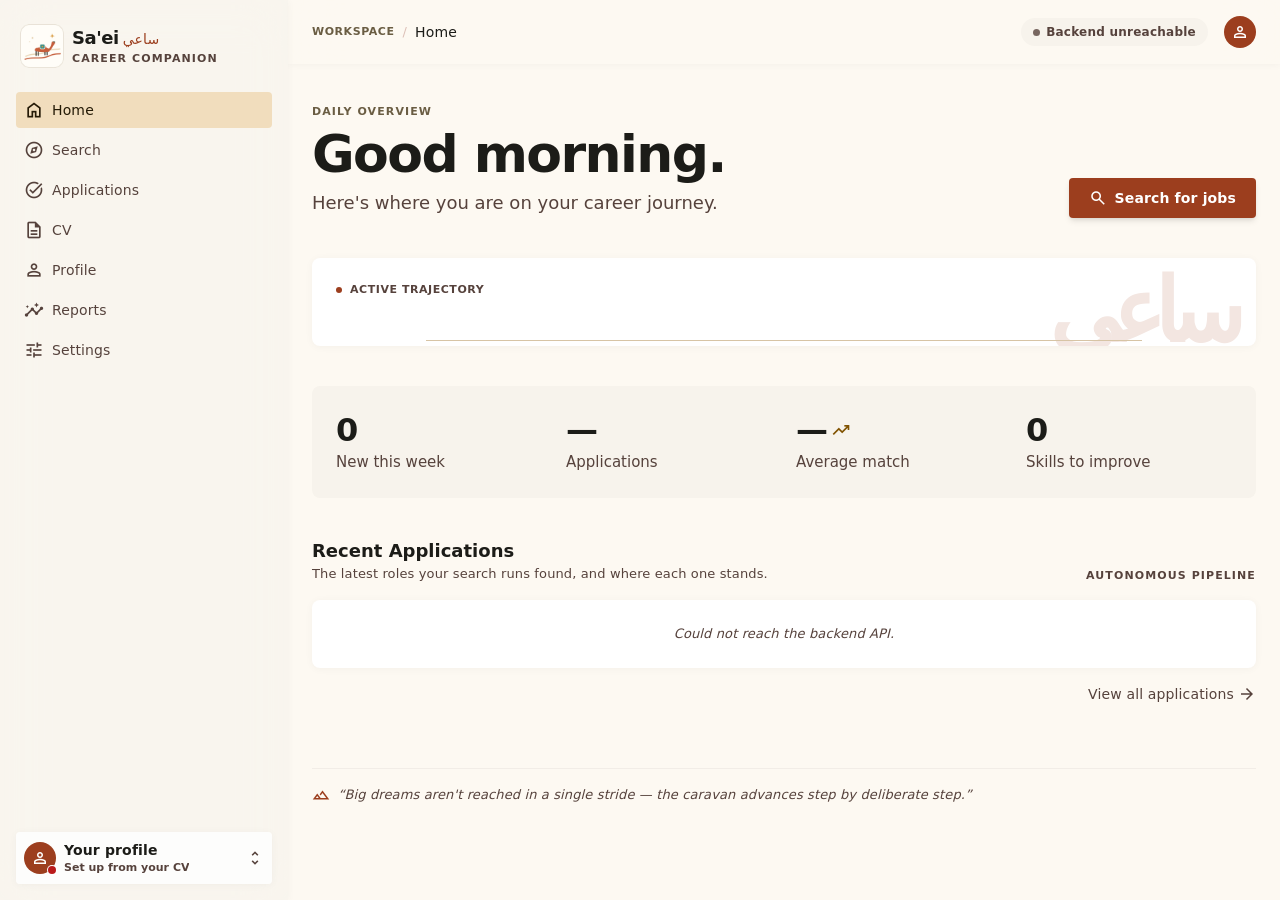
==== commit a382c44e: "Faint ساعي wordmark behind the key cards on Home, Profile and Search" ====
--- a/frontend/index.html
+++ b/frontend/index.html
@@ -22,7 +22,7 @@
     </div>
 
     <!-- Active trajectory -->
-    <section class="sa-card mb-space-xl">
+    <section class="sa-card sa-saei-wordmark sa-saei-wordmark-trajectory mb-space-xl">
       <div class="mb-space-lg flex items-center justify-between">
         <span class="flex items-center gap-2 text-label-sm uppercase tracking-wider text-on-surface-variant">
           <span class="h-1.5 w-1.5 rounded-full bg-primary"></span>Active trajectory
